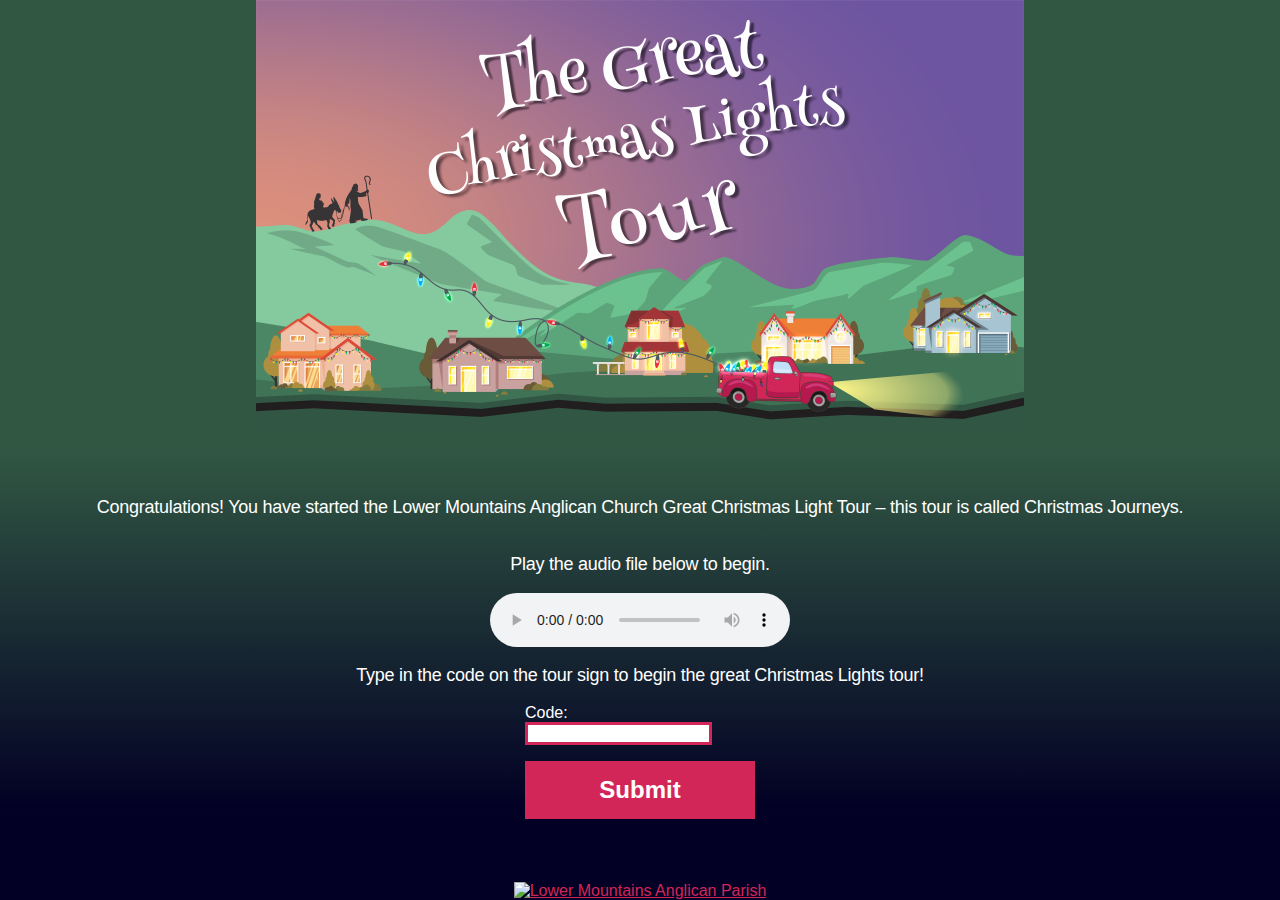
==== journey_1.html @ bb8b4007 "Copied over files for Xmas Lights Tour Site" ====
<!DOCTYPE html>
<html lang="en">

<head>
    <meta charset="UTF-8">
    <meta name="viewport" content="width=device-width, initial-scale=1.0">
    <title>Great Christmas Lights Tour—Christmas Journeys Tour 1</title>
    <!-- Stylesheets-->
    <link rel="stylesheet" href="styles.css">
</head>

<body class="bg-gradient-tour">
    <header>
        <img srcset="images/xmas_lights_tour_phone.png 320w,
                        images/xmas_lights_tour_small.png  480w,
                        images/xmas_lights_tour_medium.png 768w,
                        images/xmas_lights_tour_large.png 1080w" sizes="(max-width: 480px) 100vw, 
                    (min-width: 769px) and (max-width: 899px) 70vw,
                    (min-width: 900px) 60vw" src="images/xmas_lights_tour_small.png"
            alt="Great Christmas Lights Tour" />
    </header>

    <main>


        <p>Congratulations! You have started the Lower Mountains Anglican Church Great Christmas Light Tour – this tour
            is called Christmas Journeys. </p>
        <p>Play the audio file below to begin.</p>


        <audio controls>
            <source src="horse.ogg" type="audio/ogg">
            <source src="horse.mp3" type="audio/mpeg">
            Your browser does not support the audio element.
        </audio>

        <p>Type in the code on the tour sign to begin the great Christmas Lights tour!</p>
        <form method="POST" action="journey_2.html">
            <label for="html">Code:</label><br />
            <input type="text" id="code" name="start-code" required pattern="lmap"> <br />
            <button class="btn">Submit</button>
        </form>


    </main>

    <footer>
        <a class="logo" href="https://lmap.org.au">
            <img src="images/LMAP Logo white.png" alt="Lower Mountains Anglican Parish" />
        </a>
    </footer>

    <script>
        const code = document.getElementById("code");

        code.addEventListener("input", function (event) {
            if (code.validity.patternMismatch) {
                code.setCustomValidity("That isn't the code!");
            } else {
                code.setCustomValidity("");
            }
        });

    </script>
</body>

</html>
---- styles.css ----
/* Resets */
html, body, div, span, applet, object, 
h1, h2, h3, h4, h5, h6, p, blockquote, pre,
a, abbr, acronym, address, big, cite, code,
del, dfn, em, img, ins, kbd, q, s, samp,
small, strike, strong, sub, sup, tt, var,
b, u, i, center,
dl, dt, dd, ol, ul, li,
fieldset, form, label, legend,
table, caption, tbody, tfoot, thead, tr, th, td,
article, aside, canvas, details, embed, 
figure, figcaption, footer, header, hgroup, 
menu, nav, output, ruby, section, summary,
time, mark, audio, video {
	margin: 0;
	padding: 0;
	border: 0;
	vertical-align: baseline;
}

/* Fonts */
@import url('https://rsms.me/inter/inter.css');
html { font-family: 'Inter', sans-serif; }
@supports (font-variation-settings: normal) {
  html { font-family: 'Inter var', sans-serif; }
}

/* Variables */
:root {
    --bg-green: rgba(49,87,67,1);
    --bg-dark-blue: rgba(2,0,36,1);
    --pink: #D32658;
}

img {
    max-width: 100%;
}
html {
    height: 100%;
    background: var(--bg-dark-blue);
    font-size: 16px;
}

body {
    color: white;
    display: flex;
    flex-direction: column;
    min-height: 100%;
}

a {
    color: var(--pink);
}
main {    
    flex: 1 0 auto;
    display: flex;
    flex-direction: column;
    justify-content: center;
    align-items: center;

}

p {
    padding: 1rem;
    font-size: 18px;
    letter-spacing: -0.014em;
    line-height: 25px;
}

h1 {
    text-align: center;
    font-size: 2.5rem;
}

header {
    display: flex;
    justify-content: center;
}

footer {
    width: 100%;
    display: flex;
    flex-direction: row;
    flex-wrap: wrap;
    justify-content: center;
    margin-top: 1rem;
}

hr {
    width: 100%;
}

/* @media styles */
@media (max-width: 480px) {
    article{
        width: 100vw;
    }
}

@media  (min-width: 769px) and (max-width: 899px) {
    article{
        width: 75vw;
    }

    hr {
        width: 75vw;
    }
}

@media (min-width: 800px) {
    article{
        width: 65vw;
    }

    footer a {
        max-width: 50%;
    }

    
    hr {
        width: 70vw;
    }
}

@media  (min-width: 1000px) {
    footer .logo {
        max-width: 40%;
    }
}

/* Class and id styles*/

.bg-gradient {
    background-image: linear-gradient(0deg, var(--bg-dark-blue) 10%, var(--bg-green) 65%);
    background-repeat: no-repeat;
}

.bg-gradient-tour {
    background-image: linear-gradient(0deg, var(--bg-dark-blue) 10%, var(--bg-green) 50%);
    background-repeat: no-repeat;

}

.tour {
    padding-top: 1rem;
    padding-bottom: 1rem;
    text-align: center;
}


.signup {
    width: 100%;
    display: flex;
    flex-direction: column;
    justify-content: center;
    align-items: center;
    padding-top: 1rem;
}

.timer {
    font-size: 2.5rem;
    height: 3rem;
}

.countdown {
    display: flex;
    flex-direction: column;
    justify-content: center;
    align-items: center;
    padding: 1rem;
}

#elvanto-form-7115 {
    width: 20rem;
    color: white;
}

.center-text {
    display: flex;
    justify-content: center;
    text-align: center;
}

/* Button Styles */
.btn {
    appearance: button;
    background-color:var(--pink); 
    border:none; 
    color:white; 
    display:inline-block; 
    padding:15px 32px; 
    text-align:center; 
    text-decoration:none; 
    width:230px;
    font-size: 1.5rem;
    font-weight: bold;
    margin-top: 1rem;
}

.btn-disabled {
    background-color: gainsboro; 
    color:ghostwhite; 
}

input:invalid {
    border: var(--pink) solid 3px;
  }
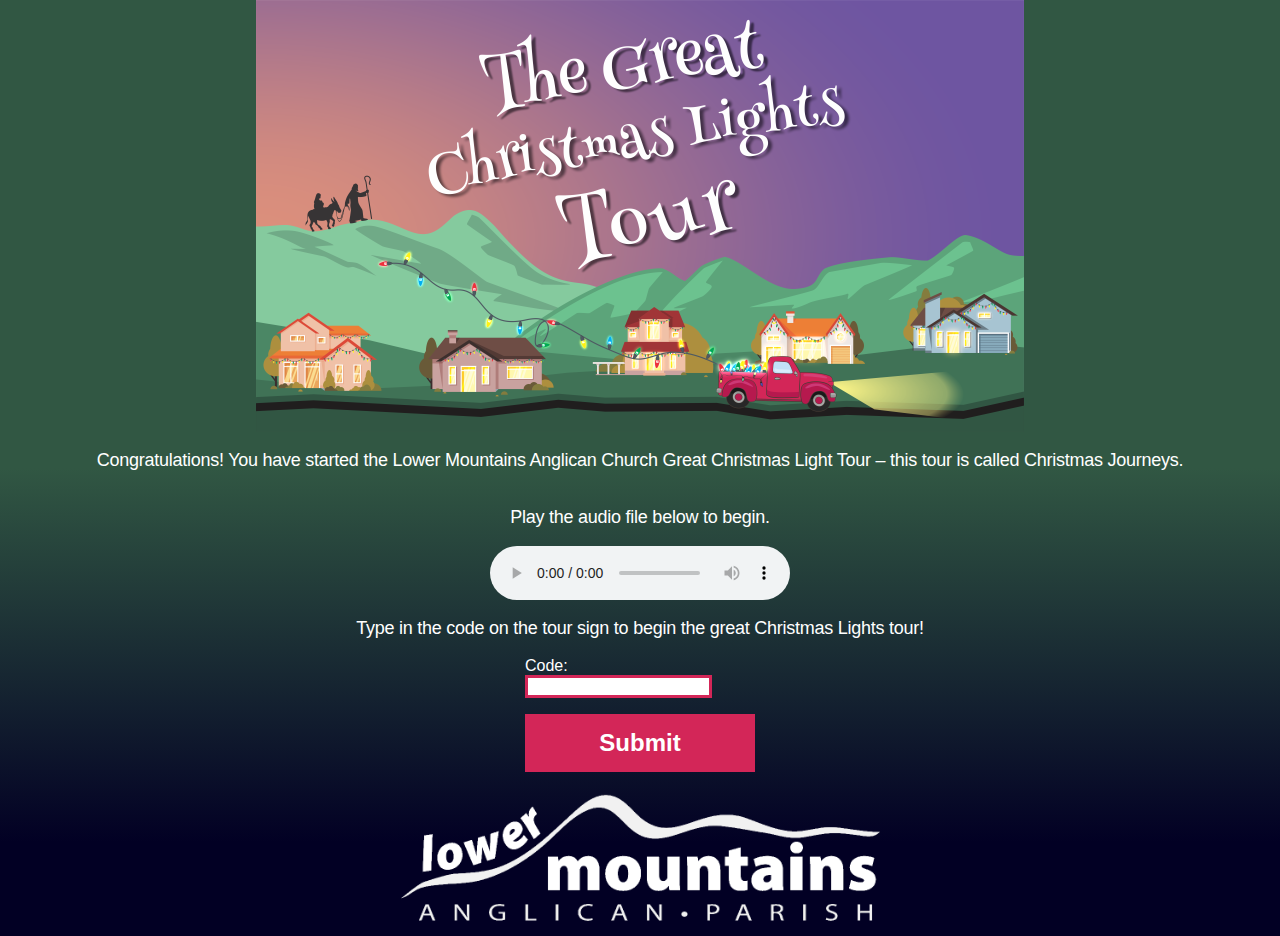
==== commit c540a497: "Update journey_1.html" ====
--- a/journey_1.html
+++ b/journey_1.html
@@ -46,7 +46,7 @@
 
     <footer>
         <a class="logo" href="https://lmap.org.au">
-            <img src="images/LMAP Logo white.png" alt="Lower Mountains Anglican Parish" />
+            <img src="images/lmap_logo_white.png" alt="Lower Mountains Anglican Parish" />
         </a>
     </footer>
 
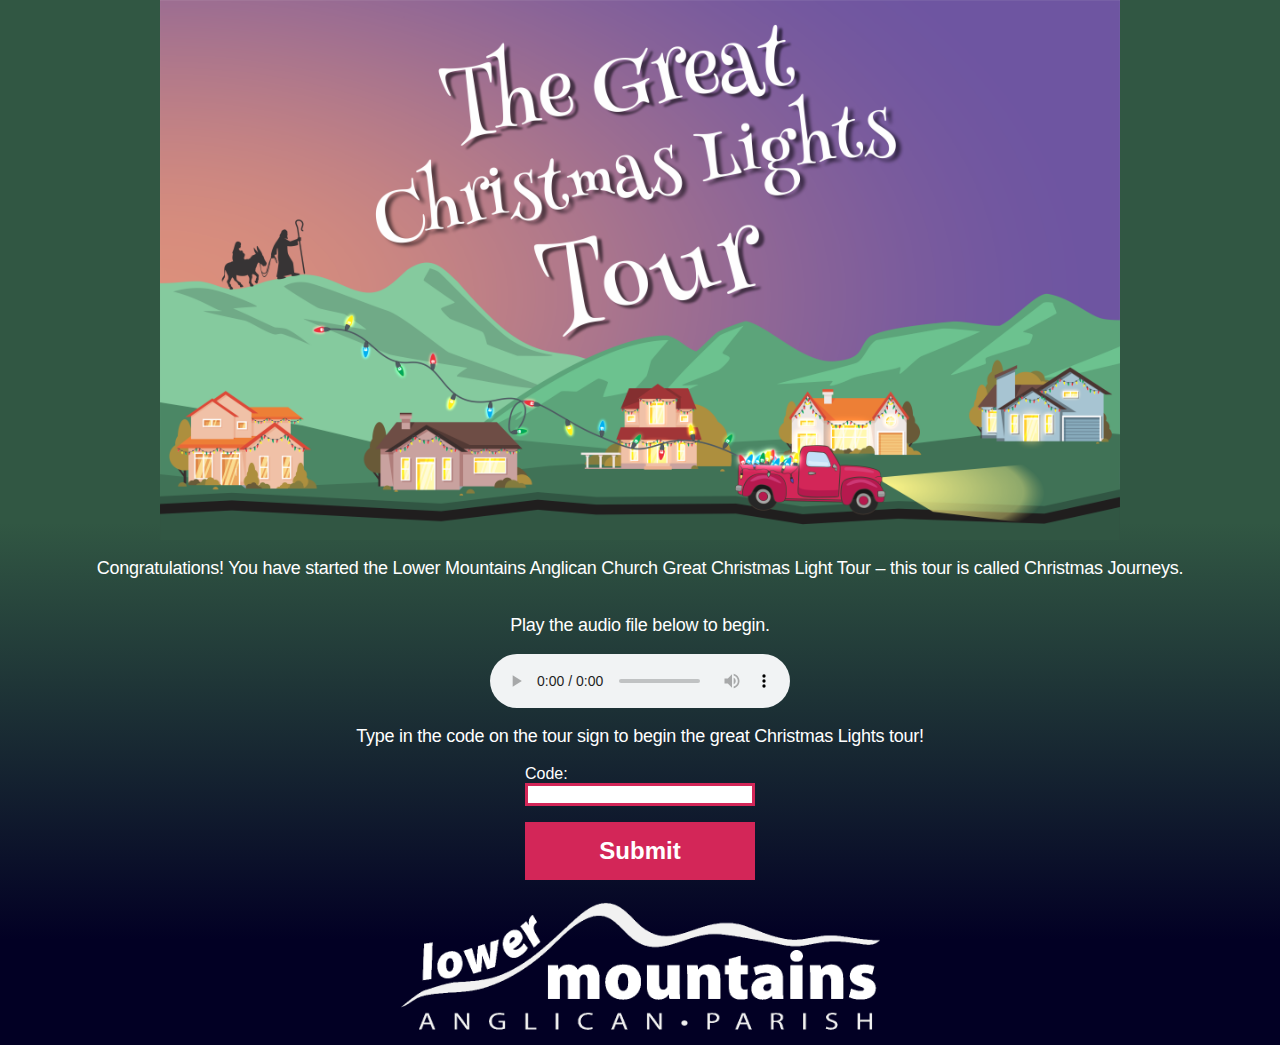
==== commit c51f0387: "Tweaking Responsive Elements" ====
--- a/journey_1.html
+++ b/journey_1.html
@@ -14,10 +14,13 @@
         <img srcset="images/xmas_lights_tour_phone.png 320w,
                         images/xmas_lights_tour_small.png  480w,
                         images/xmas_lights_tour_medium.png 768w,
-                        images/xmas_lights_tour_large.png 1080w" sizes="(max-width: 480px) 100vw, 
-                    (min-width: 769px) and (max-width: 899px) 70vw,
-                    (min-width: 900px) 60vw" src="images/xmas_lights_tour_small.png"
-            alt="Great Christmas Lights Tour" />
+                        images/xmas_lights_tour_large.png 1080w"
+                         sizes="(max-width: 1200px) 100vw, 
+                         (min-width: 1201px) and (max-width: 1500px) 75vw,
+                        (min-width: 1501px) 50vw,
+                        70vw" 
+                    src="images/xmas_lights_tour_small.png"
+                    alt="Great Christmas Lights Tour" />
     </header>
 
     <main>
@@ -37,7 +40,7 @@
         <p>Type in the code on the tour sign to begin the great Christmas Lights tour!</p>
         <form method="POST" action="journey_2.html">
             <label for="html">Code:</label><br />
-            <input type="text" id="code" name="start-code" required pattern="lmap"> <br />
+            <input type="text" id="code" name="start-code" required pattern="[Aa][Nn][Gg][EeLl][LlEe]"> <br />
             <button class="btn">Submit</button>
         </form>
 
--- a/styles.css
+++ b/styles.css
@@ -29,7 +29,7 @@
 :root {
     --bg-green: rgba(49,87,67,1);
     --bg-dark-blue: rgba(2,0,36,1);
-    --pink: #D32658;
+    --pink: rgba(211, 38, 88, 1);
 }
 
 img {
@@ -90,6 +90,16 @@
     width: 100%;
 }
 
+/* Form Styles */
+
+input:invalid {
+    border: var(--pink) solid 3px;
+  }
+
+input[type="text"] {
+    width: 220px;
+}
+
 /* @media styles */
 @media (max-width: 480px) {
     article{
@@ -99,7 +109,7 @@
 
 @media  (min-width: 769px) and (max-width: 899px) {
     article{
-        width: 75vw;
+        width: 95vw;
     }
 
     hr {
@@ -109,7 +119,7 @@
 
 @media (min-width: 800px) {
     article{
-        width: 65vw;
+        width: 75vw;
     }
 
     footer a {
@@ -123,6 +133,10 @@
 }
 
 @media  (min-width: 1000px) {
+    article{
+        width:1000px;
+    }
+
     footer .logo {
         max-width: 40%;
     }
@@ -200,8 +214,4 @@
 .btn-disabled {
     background-color: gainsboro; 
     color:ghostwhite; 
-}
-
-input:invalid {
-    border: var(--pink) solid 3px;
-  }+}